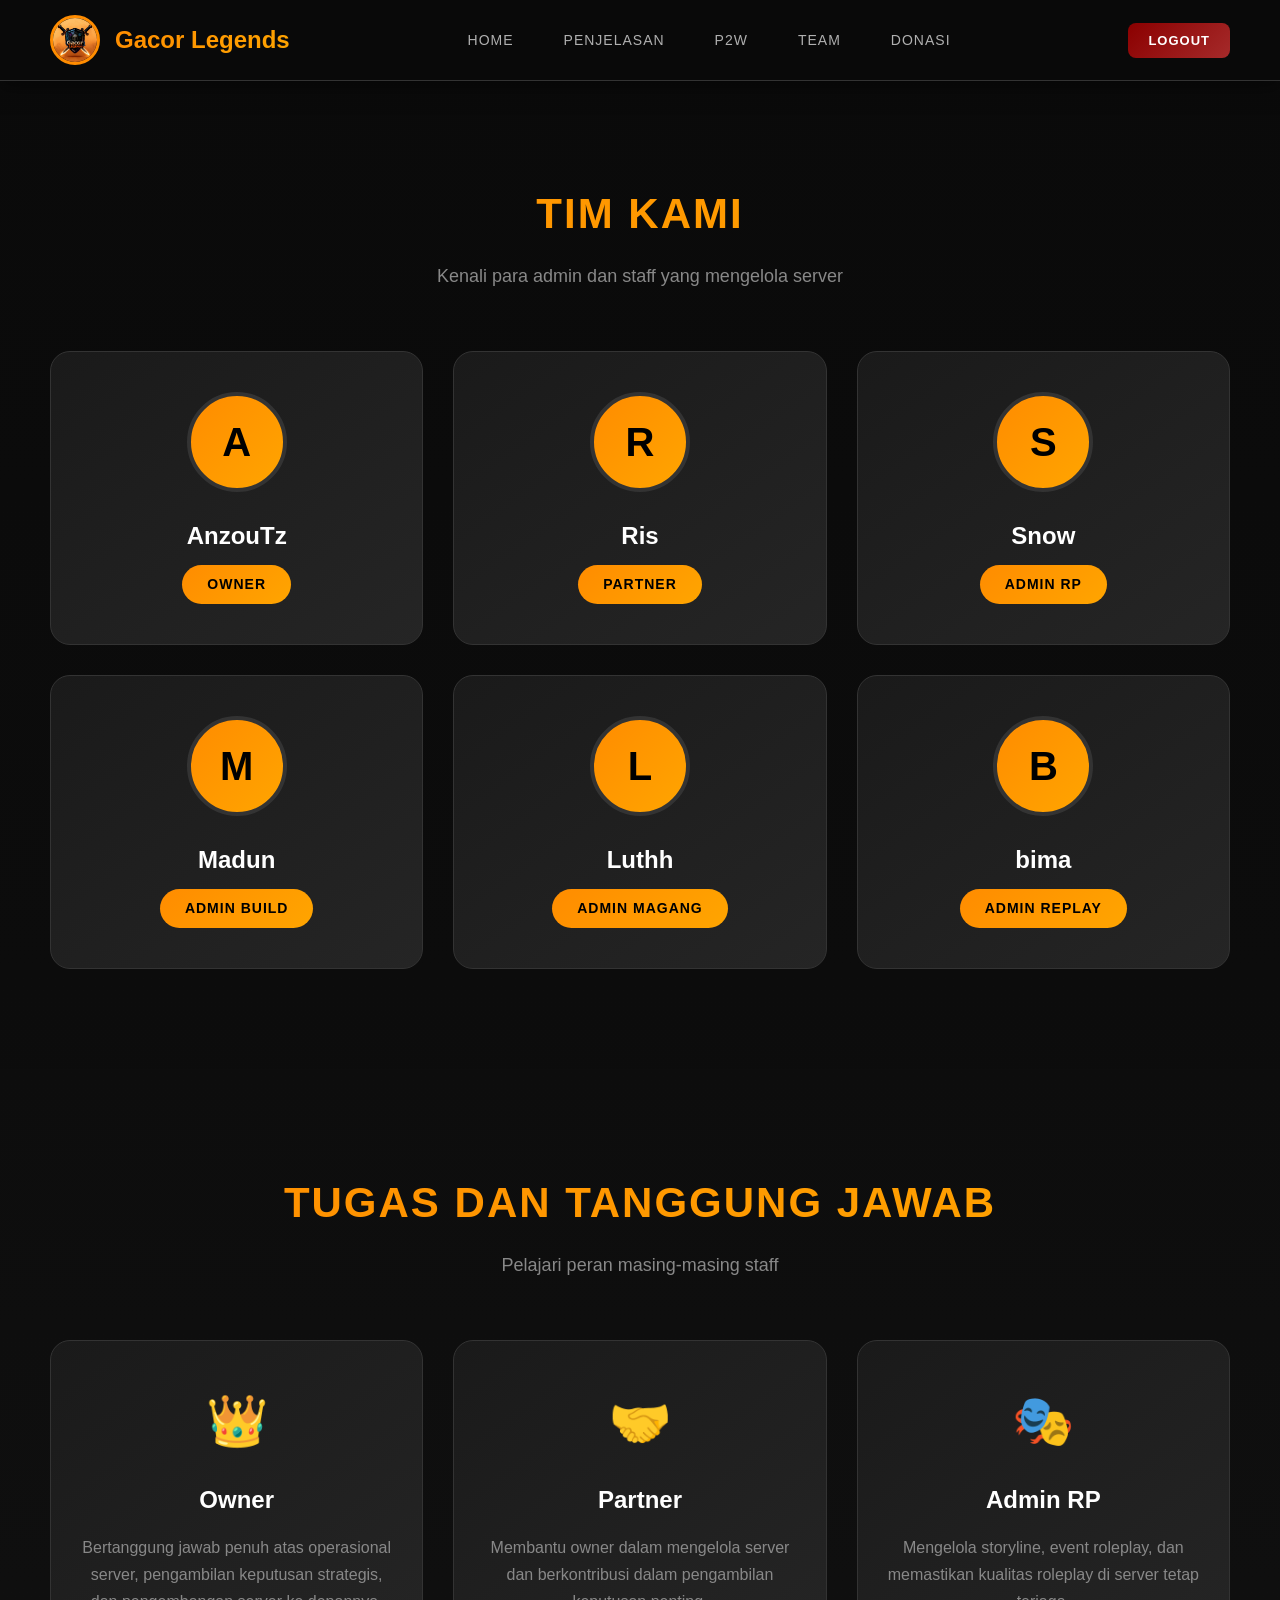
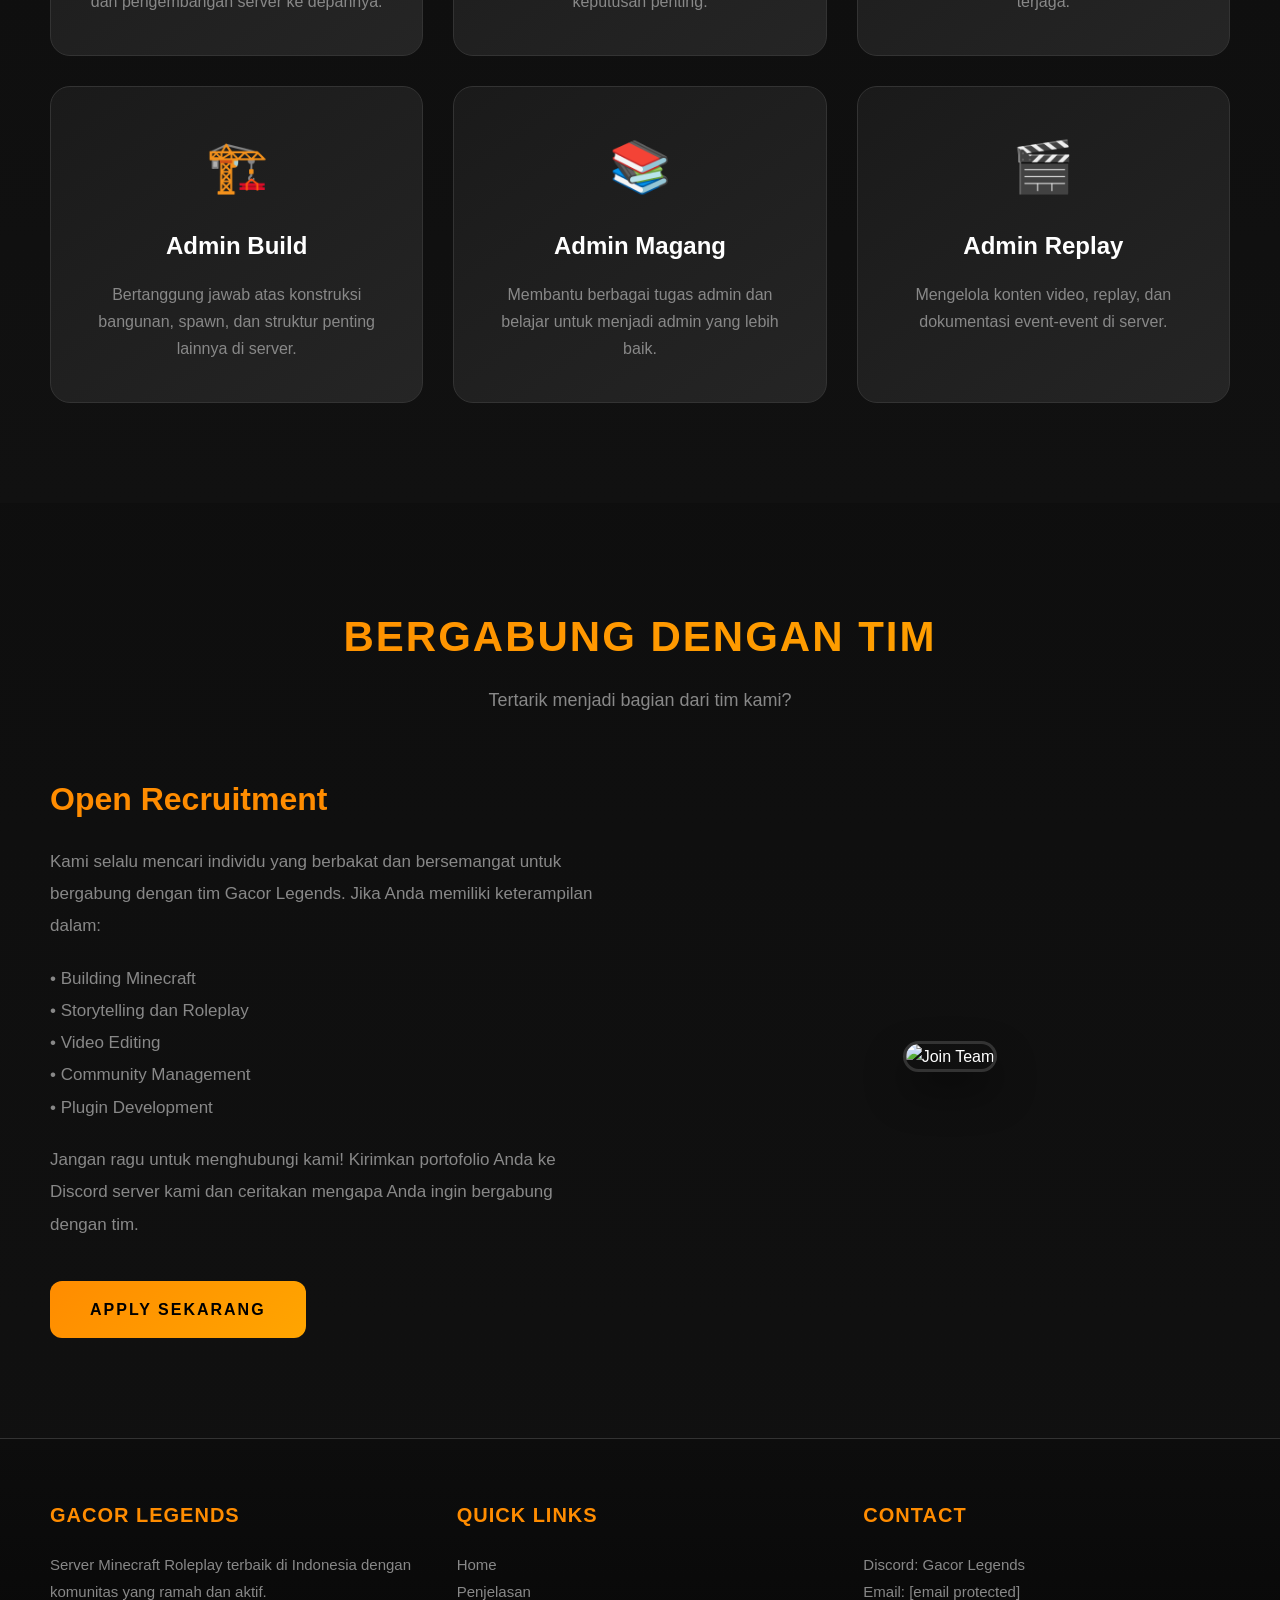
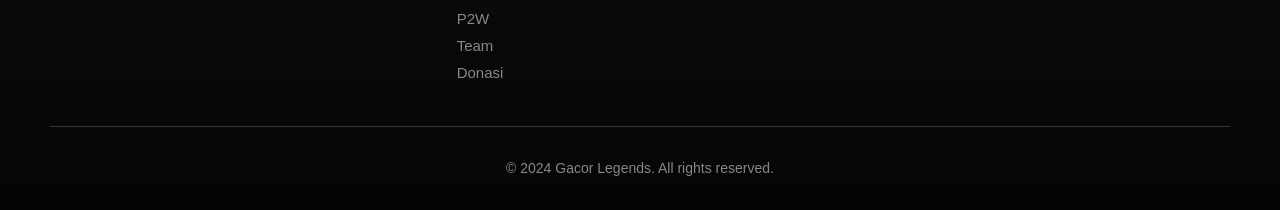
==== team.html @ 1470a2c2 "Add files via upload" ====
<!DOCTYPE html>
<html lang="id">
<head>
    <meta charset="UTF-8">
    <meta name="viewport" content="width=device-width, initial-scale=1.0">
    <title>Team - Gacor Legends</title>
    <link rel="stylesheet" href="style.css">
</head>
<body>
    <!-- Navigation -->
    <nav class="navbar">
        <div class="nav-container">
            <a href="home.html" class="nav-logo">
                <img src="server (2).jpeg" alt="Gacor Legends">
                <span>Gacor Legends</span>
            </a>
            
            <ul class="nav-links">
                <li><a href="home.html">Home</a></li>
                <li><a href="penjelasan.html">Penjelasan</a></li>
                <li><a href="p2w.html">P2W</a></li>
                <li><a href="team.html">Team</a></li>
                <li><a href="donasi.html">Donasi</a></li>
            </ul>
                <button class="btn-logout" onclick="logout()">Logout</button>
            </div>
        </div>
    </nav>

    <!-- Main Content -->
    <main class="main-content">
        <section class="section">
            <div class="section-header">
                <h2>Tim Kami</h2>
                <p>Kenali para admin dan staff yang mengelola server</p>
            </div>
            
            <div class="team-grid">
                <!-- Owner -->
                <div class="team-card">
                    <div class="team-avatar">A</div>
                    <h3>AnzouTz</h3>
                    <span class="team-role">Owner</span>
                </div>
                
                <!-- Partner -->
                <div class="team-card">
                    <div class="team-avatar">R</div>
                    <h3>Ris</h3>
                    <span class="team-role">Partner</span>
                </div>
                
                <!-- Admin RP -->
                <div class="team-card">
                    <div class="team-avatar">S</div>
                    <h3>Snow</h3>
                    <span class="team-role">Admin RP</span>
                </div>
                
                <!-- Admin Build -->
                <div class="team-card">
                    <div class="team-avatar">M</div>
                    <h3>Madun</h3>
                    <span class="team-role">Admin Build</span>
                </div>
                
                <!-- Admin Magang -->
                <div class="team-card">
                    <div class="team-avatar">L</div>
                    <h3>Luthh</h3>
                    <span class="team-role">Admin Magang</span>
                </div>
                
                <!-- Admin Replay -->
                <div class="team-card">
                    <div class="team-avatar">B</div>
                    <h3>bima</h3>
                    <span class="team-role">Admin Replay</span>
                </div>
            </div>
        </section>

        <section class="section" style="background: linear-gradient(180deg, #0d0d0d, #111);">
            <div class="section-header">
                <h2>Tugas dan Tanggung Jawab</h2>
                <p>Pelajari peran masing-masing staff</p>
            </div>
            
            <div class="features-grid">
                <div class="feature-card">
                    <div class="feature-icon">👑</div>
                    <h3>Owner</h3>
                    <p>Bertanggung jawab penuh atas operasional server, pengambilan keputusan strategis, dan pengembangan server ke depannya.</p>
                </div>
                
                <div class="feature-card">
                    <div class="feature-icon">🤝</div>
                    <h3>Partner</h3>
                    <p>Membantu owner dalam mengelola server dan berkontribusi dalam pengambilan keputusan penting.</p>
                </div>
                
                <div class="feature-card">
                    <div class="feature-icon">🎭</div>
                    <h3>Admin RP</h3>
                    <p>Mengelola storyline, event roleplay, dan memastikan kualitas roleplay di server tetap terjaga.</p>
                </div>
                
                <div class="feature-card">
                    <div class="feature-icon">🏗️</div>
                    <h3>Admin Build</h3>
                    <p>Bertanggung jawab atas konstruksi bangunan, spawn, dan struktur penting lainnya di server.</p>
                </div>
                
                <div class="feature-card">
                    <div class="feature-icon">📚</div>
                    <h3>Admin Magang</h3>
                    <p>Membantu berbagai tugas admin dan belajar untuk menjadi admin yang lebih baik.</p>
                </div>
                
                <div class="feature-card">
                    <div class="feature-icon">🎬</div>
                    <h3>Admin Replay</h3>
                    <p>Mengelola konten video, replay, dan dokumentasi event-event di server.</p>
                </div>
            </div>
        </section>

        <section class="section">
            <div class="section-header">
                <h2>Bergabung dengan Tim</h2>
                <p>Tertarik menjadi bagian dari tim kami?</p>
            </div>
            
            <div class="explanation-content">
                <div class="explanation-text">
                    <h3>Open Recruitment</h3>
                    <p>
                        Kami selalu mencari individu yang berbakat dan bersemangat untuk bergabung 
                        dengan tim Gacor Legends. Jika Anda memiliki keterampilan dalam:
                    </p>
                    <p>
                        • Building Minecraft<br>
                        • Storytelling dan Roleplay<br>
                        • Video Editing<br>
                        • Community Management<br>
                        • Plugin Development
                    </p>
                    <p>
                        Jangan ragu untuk menghubungi kami! Kirimkan portofolio Anda ke Discord 
                        server kami dan ceritakan mengapa Anda ingin bergabung dengan tim.
                    </p>
                    <a href="#" class="btn-primary" style="display: inline-block; margin-top: 20px;">Apply Sekarang</a>
                </div>
                <div class="explanation-image">
                    <img src="logo.jpeg" alt="Join Team">
                </div>
            </div>
        </section>
    </main>

    <!-- Footer -->
    <footer class="footer">
        <div class="footer-content">
            <div class="footer-section">
                <h4>Gacor Legends</h4>
                <p>Server Minecraft Roleplay terbaik di Indonesia dengan komunitas yang ramah dan aktif.</p>
            </div>
            <div class="footer-section">
                <h4>Quick Links</h4>
                <p><a href="home.html">Home</a></p>
                <p><a href="penjelasan.html">Penjelasan</a></p>
                <p><a href="p2w.html">P2W</a></p>
                <p><a href="team.html">Team</a></p>
                <p><a href="donasi.html">Donasi</a></p>
            </div>
            <div class="footer-section">
                <h4>Contact</h4>
                <p>Discord: Gacor Legends</p>
                <p>Email: <a href="/cdn-cgi/l/email-protection" class="__cf_email__" data-cfemail="790a0c0909160b0d391e181a160b151c1e1c171d0a571a1614">[email&#160;protected]</a></p>
            </div>
        </div>
        <div class="footer-bottom">
            <p>&copy; 2024 Gacor Legends. All rights reserved.</p>
        </div>
    </footer>

    <script data-cfasync="false" src="/cdn-cgi/
---- style.css ----
/* Main Styles - Gacor Legends */
* {
    margin: 0;
    padding: 0;
    box-sizing: border-box;
}

:root {
    --primary-orange: #ff8c00;
    --primary-light: #ffa500;
    --primary-dark: #e67e00;
    --bg-dark: #0a0a0a;
    --bg-card: #1a1a1a;
    --bg-card-light: #252525;
    --text-primary: #ffffff;
    --text-secondary: #b0b0b0;
    --text-muted: #888888;
    --border-color: #333333;
}

body {
    font-family: 'Segoe UI', Tahoma, Geneva, Verdana, sans-serif;
    background: linear-gradient(180deg, var(--bg-dark) 0%, #111 100%);
    color: var(--text-primary);
    min-height: 100vh;
    line-height: 1.6;
}

/* Navigation */
.navbar {
    background: rgba(10, 10, 10, 0.95);
    backdrop-filter: blur(10px);
    padding: 0 50px;
    position: fixed;
    top: 0;
    left: 0;
    right: 0;
    z-index: 1000;
    border-bottom: 1px solid var(--border-color);
    box-shadow: 0 4px 20px rgba(0, 0, 0, 0.5);
}

.nav-container {
    max-width: 1400px;
    margin: 0 auto;
    display: flex;
    justify-content: space-between;
    align-items: center;
    height: 80px;
}

.nav-logo {
    display: flex;
    align-items: center;
    gap: 15px;
    text-decoration: none;
}

.nav-logo img {
    width: 50px;
    height: 50px;
    border-radius: 50%;
    border: 3px solid var(--primary-orange);
    object-fit: cover;
}

.nav-logo span {
    font-size: 24px;
    font-weight: 700;
    background: linear-gradient(135deg, var(--primary-orange), var(--primary-light));
    -webkit-background-clip: text;
    -webkit-text-fill-color: transparent;
    background-clip: text;
}

.nav-links {
    display: flex;
    list-style: none;
    gap: 10px;
}

.nav-links a {
    color: var(--text-secondary);
    text-decoration: none;
    padding: 10px 20px;
    border-radius: 8px;
    font-weight: 500;
    transition: all 0.3s ease;
    text-transform: uppercase;
    font-size: 14px;
    letter-spacing: 1px;
}

.nav-links a:hover,
.nav-links a.active {
    color: var(--primary-orange);
    background: rgba(255, 140, 0, 0.1);
}

.nav-user {
    display: flex;
    align-items: center;
    gap: 20px;
}

.user-info {
    display: flex;
    align-items: center;
    gap: 12px;
    cursor: pointer;
    padding: 8px 15px;
    border-radius: 10px;
    transition: all 0.3s ease;
}

.user-info:hover {
    background: rgba(255, 140, 0, 0.1);
}

.user-info img {
    width: 40px;
    height: 40px;
    border-radius: 50%;
    border: 2px solid var(--primary-orange);
    object-fit: cover;
}

.user-info span {
    color: var(--text-primary);
    font-weight: 500;
    font-size: 14px;
}

.btn-logout {
    background: linear-gradient(135deg, #8b0000, #a52a2a);
    color: white;
    border: none;
    padding: 10px 20px;
    border-radius: 8px;
    cursor: pointer;
    font-weight: 600;
    font-size: 13px;
    text-transform: uppercase;
    letter-spacing: 1px;
    transition: all 0.3s ease;
}

.btn-logout:hover {
    background: linear-gradient(135deg, #a52a2a, #cd5c5c);
    transform: translateY(-2px);
    box-shadow: 0 5px 15px rgba(139, 0, 0, 0.4);
}

/* Main Content */
.main-content {
    padding-top: 80px;
    min-height: 100vh;
}

/* Hero Section */
.hero {
    min-height: calc(100vh - 80px);
    display: flex;
    align-items: center;
    justify-content: center;
    text-align: center;
    padding: 60px 20px;
    background: linear-gradient(135deg, rgba(10, 10, 10, 0.9), rgba(20, 20, 20, 0.9)),
                radial-gradient(ellipse at center, rgba(255, 140, 0, 0.1) 0%, transparent 70%);
    position: relative;
    overflow: hidden;
}

.hero::before {
    content: '';
    position: absolute;
    top: 0;
    left: 0;
    right: 0;
    bottom: 0;
    background: url('data:image/svg+xml,<svg xmlns="http://www.w3.org/2000/svg" viewBox="0 0 100 100"><circle cx="50" cy="50" r="1" fill="%23ff8c00" opacity="0.3"/></svg>');
    background-size: 50px 50px;
    opacity: 0.5;
    animation: float 20s linear infinite;
}

@keyframes float {
    0% { transform: translateY(0); }
    100% { transform: translateY(-50px); }
}

.hero-content {
    position: relative;
    z-index: 1;
    max-width: 800px;
}

.hero-logo {
    width: 200px;
    height: 200px;
    border-radius: 50%;
    border: 5px solid var(--primary-orange);
    box-shadow: 0 0 60px rgba(255, 140, 0, 0.5);
    margin-bottom: 30px;
    object-fit: cover;
}

.hero h1 {
    font-size: 56px;
    font-weight: 800;
    margin-bottom: 15px;
    background: linear-gradient(135deg, var(--primary-orange), var(--primary-light), #ffb84d);
    -webkit-background-clip: text;
    -webkit-text-fill-color: transparent;
    background-clip: text;
    text-transform: uppercase;
    letter-spacing: 3px;
}

.hero .tagline {
    font-size: 22px;
    color: var(--text-secondary);
    margin-bottom: 20px;
    font-weight: 400;
}

.hero .description {
    font-size: 18px;
    color: var(--text-muted);
    margin-bottom: 40px;
    line-height: 1.8;
}

.hero-buttons {
    display: flex;
    gap: 20px;
    justify-content: center;
    flex-wrap: wrap;
}

.btn-primary {
    background: linear-gradient(135deg, var(--primary-orange), var(--primary-light));
    color: #000;
    padding: 16px 40px;
    border-radius: 12px;
    text-decoration: none;
    font-weight: 700;
    font-size: 16px;
    text-transform: uppercase;
    letter-spacing: 2px;
    transition: all 0.3s ease;
    border: none;
    cursor: pointer;
}

.btn-primary:hover {
    transform: translateY(-3px);
    box-shadow: 0 15px 30px rgba(255, 140, 0, 0.4);
    background: linear-gradient(135deg, var(--primary-light), #ffb84d);
}

.btn-secondary {
    background: transparent;
    color: var(--primary-orange);
    padding: 16px 40px;
    border-radius: 12px;
    text-decoration: none;
    font-weight: 700;
    font-size: 16px;
    text-transform: uppercase;
    letter-spacing: 2px;
    transition: all 0.3s ease;
    border: 2px solid var(--primary-orange);
    cursor: pointer;
}

.btn-secondary:hover {
    background: rgba(255, 140, 0, 0.1);
    transform: translateY(-3px);
}

/* Section Styles */
.section {
    padding: 100px 50px;
    max-width: 1400px;
    margin: 0 auto;
}

.section-header {
    text-align: center;
    margin-bottom: 60px;
}

.section-header h2 {
    font-size: 42px;
    font-weight: 700;
    margin-bottom: 15px;
    background: linear-gradient(135deg, var(--primary-orange), var(--primary-light));
    -webkit-background-clip: text;
    -webkit-text-fill-color: transparent;
    background-clip: text;
    text-transform: uppercase;
    letter-spacing: 2px;
}

.section-header p {
    font-size: 18px;
    color: var(--text-muted);
    max-width: 600px;
    margin: 0 auto;
}

/* Features Grid */
.features-grid {
    display: grid;
    grid-template-columns: repeat(auto-fit, minmax(300px, 1fr));
    gap: 30px;
}

.feature-card {
    background: linear-gradient(145deg, var(--bg-card), var(--bg-card-light));
    border-radius: 20px;
    padding: 40px 30px;
    text-align: center;
    border: 1px solid var(--border-color);
    transition: all 0.3s ease;
    position: relative;
    overflow: hidden;
}

.feature-card::before {
    content: '';
    position: absolute;
    top: 0;
    left: 0;
    right: 0;
    height: 4px;
    background: linear-gradient(90deg, var(--primary-orange), var(--primary-light));
    transform: scaleX(0);
    transition: transform 0.3s ease;
}

.feature-card:hover {
    transform: translateY(-10px);
    box-shadow: 0 20px 40px rgba(0, 0, 0, 0.4);
    border-color: var(--primary-orange);
}

.feature-card:hover::before {
    transform: scaleX(1);
}

.feature-icon {
    font-size: 50px;
    margin-bottom: 20px;
}

.feature-card h3 {
    font-size: 24px;
    margin-bottom: 15px;
    color: var(--text-primary);
}

.feature-card p {
    color: var(--text-muted);
    line-height: 1.7;
}

/* P2W Section */
.p2w-container {
    display: grid;
    grid-template-columns: repeat(auto-fit, minmax(350px, 1fr));
    gap: 40px;
}

.p2w-category {
    background: linear-gradient(145deg, var(--bg-card), var(--bg-card-light));
    border-radius: 20px;
    padding: 40px;
    border: 1px solid var(--border-color);
    position: relative;
    overflow: hidden;
}

.p2w-category::before {
    content: '';
    position: absolute;
    top: 0;
    left: 0;
    right: 0;
    height: 5px;
    background: linear-gradient(90deg, var(--primary-orange), var(--primary-light));
}

.p2w-category h3 {
    font-size: 28px;
    margin-bottom: 25px;
    color: var(--primary-orange);
    text-transform: uppercase;
    letter-spacing: 2px;
    display: flex;
    align-items: center;
    gap: 15px;
}

.p2w-list {
    list-style: none;
}

.p2w-list li {
    display: flex;
    justify-content: space-between;
    align-items: center;
    padding: 18px 0;
    border-bottom: 1px solid var(--border-color);
    transition: all 0.3s ease;
}

.p2w-list li:last-child {
    border-bottom: none;
}

.p2w-list li:hover {
    padding-left: 10px;
    color: var(--primary-orange);
}

.p2w-item-name {
    font-size: 18px;
    font-weight: 500;
}

.p2w-item-price {
    background: linear-gradient(135deg, var(--primary-orange), var(--primary-light));
    color: #000;
    padding: 8px 20px;
    border-radius: 20px;
    font-weight: 700;
    font-size: 14px;
}

/* Team Section */
.team-grid {
    display: grid;
    grid-template-columns: repeat(auto-fit, minmax(280px, 1fr));
    gap: 30px;
}

.team-card {
    background: linear-gradient(145deg, var(--bg-card), var(--bg-card-light));
    border-radius: 20px;
    padding: 40px 30px;
    text-align: center;
    border: 1px solid var(--border-color);
    transition: all 0.3s ease;
    position: relative;
    overflow: hidden;
}

.team-card::before {
    content: '';
    position: absolute;
    top: 0;
    left: 0;
    right: 0;
    height: 5px;
    background: linear-gradient(90deg, var(--primary-orange), var(--primary-light));
    transform: scaleX(0);
    transition: transform 0.3s ease;
}

.team-card:hover {
    transform: translateY(-10px);
    box-shadow: 0 20px 40px rgba(0, 0, 0, 0.4);
}

.team-card:hover::before {
    transform: scaleX(1);
}

.team-avatar {
    width: 100px;
    height: 100px;
    border-radius: 50%;
    background: linear-gradient(135deg, var(--primary-orange), var(--primary-light));
    display: flex;
    align-items: center;
    justify-content: center;
    margin: 0 auto 25px;
    font-size: 40px;
    font-weight: 700;
    color: #000;
    border: 4px solid var(--border-color);
}

.team-card h3 {
    font-size: 24px;
    margin-bottom: 10px;
    color: var(--text-primary);
}

.team-role {
    display: inline-block;
    background: linear-gradient(135deg, var(--primary-orange), var(--primary-light));
    color: #000;
    padding: 8px 25px;
    border-radius: 20px;
    font-weight: 600;
    font-size: 14px;
    text-transform: uppercase;
    letter-spacing: 1px;
}

/* Explanation Section */
.explanation-content {
    display: grid;
    grid-template-columns: 1fr 1fr;
    gap: 60px;
    align-items: center;
}

.explanation-text h3 {
    font-size: 32px;
    margin-bottom: 20px;
    color: var(--primary-orange);
}

.explanation-text p {
    color: var(--text-muted);
    font-size: 17px;
    line-height: 1.9;
    margin-bottom: 20px;
}

.explanation-image {
    text-align: center;
}

.explanation-image img {
    max-width: 100%;
    border-radius: 20px;
    border: 3px solid var(--border-color);
    box-shadow: 0 20px 40px rgba(0, 0, 0, 0.4);
}

/* Footer */
.footer {
    background: linear-gradient(180deg, #0d0d0d, #050505);
    padding: 60px 50px 30px;
    border-top: 1px solid var(--border-color);
}

.footer-content {
    max-width: 1400px;
    margin: 0 auto;
    display: grid;
    grid-template-columns: repeat(auto-fit, minmax(250px, 1fr));
    gap: 40px;
    margin-bottom: 40px;
}

.footer-section h4 {
    font-size: 20px;
    margin-bottom: 20px;
    color: var(--primary-orange);
    text-transform: uppercase;
    letter-spacing: 1px;
}

.footer-section p,
.footer-section a {
    color: var(--text-muted);
    text-decoration: none;
    line-height: 1.8;
    font-size: 15px;
}

.footer-section a:hover {
    color: var(--primary-orange);
}

.footer-bottom {
    text-align: center;
    padding-top: 30px;
    border-top: 1px solid var(--border-color);
    color: var(--text-muted);
    font-size: 14px;
}

/* Responsive */
@media (max-width: 992px) {
    .navbar {
        padding: 0 20px;
    }
    
    .nav-links {
        display: none;
    }
    
    .hero h1 {
        font-size: 40px;
    }
    
    .explanation-content {
        grid-template-columns: 1fr;
    }
    
    .section {
        padding: 60px 20px;
    }
}

@media (max-width: 576px) {
    .hero h1 {
        font-size: 32px;
    }
    
    .hero-logo {
        width: 150px;
        height: 150px;
    }
    
    .section-header h2 {
        font-size: 32px;
    }
    
    .p2w-container {
        grid-template-columns: 1fr;
    }
}

/* ===== HAMBURGER MOBILE MENU ===== */
.hamburger {
    display: none;
    flex-direction: column;
    gap: 5px;
    background: none;
    border: none;
    cursor: pointer;
    padding: 5px;
    z-index: 1001;
}
.hamburger span {
    width: 25px;
    height: 3px;
    background: #fff;
    transition: all 0.3s;
    border-radius: 2px;
    display: block;
}
.hamburger.open span:nth-child(1) { transform: rotate(45deg) translate(5px, 5px); }
.hamburger.open span:nth-child(2) { opacity: 0; }
.hamburger.open span:nth-child(3) { transform: rotate(-45deg) translate(7px, -6px); }

.mobile-menu {
    position: fixed;
    top: 0;
    right: -100%;
    width: 80%;
    max-width: 300px;
    height: 100vh;
    background: linear-gradient(180deg, #1e1e1e, #0a0a0a);
    padding: 90px 20px 20px;
    transition: right 0.3s ease;
    z-index: 999;
    border-left: 1px solid #333;
}
.mobile-menu.open { right: 0; }
.mobile-menu a {
    display: block;
    padding: 15px;
    color: #fff;
    text-decoration: none;
    border-radius: 10px;
    margin-bottom: 8px;
    transition: all 0.3s;
    font-size: 15px;
}
.mobile-menu a:hover, .mobile-menu a.active {
    background: rgba(255,140,0,0.2);
    color: #ff8c00;
}
.mobile-menu-divider {
    height: 1px;
    background: #333;
    margin: 15px 0;
}

/* ===== QRIS MODAL ===== */
.qris-modal-overlay {
    display: none;
    position: fixed;
    inset: 0;
    background: rgba(0,0,0,0.85);
    z-index: 2000;
    justify-content: center;
    align-items: center;
    backdrop-filter: blur(6px);
}
.qris-modal-overlay.active { display: flex; }

.qris-modal {
    background: linear-gradient(145deg, #1e1e1e, #2a2a2a);
    border-radius: 24px;
    padding: 40px 35px;
    max-width: 420px;
    width: 90%;
    border: 1px solid rgba(255,140,0,0.3);
    box-shadow: 0 30px 80px rgba(0,0,0,0.7), 0 0 0 1px rgba(255,140,0,0.1);
    position: relative;
    text-align: center;
    animation: modalIn 0.3s cubic-bezier(0.34,1.56,0.64,1);
}

@keyframes modalIn {
    from { opacity: 0; transform: scale(0.85) translateY(20px); }
    to { opacity: 1; transform: scale(1) translateY(0); }
}

.qris-modal-close {
    position: absolute;
    top: 16px;
    right: 18px;
    background: rgba(255,255,255,0.08);
    border: none;
    color: #aaa;
    font-size: 20px;
    cursor: pointer;
    width: 36px;
    height: 36px;
    border-radius: 50%;
    display: flex;
    align-items: center;
    justify-content: center;
    transition: all 0.2s;
}
.qris-modal-close:hover { background: rgba(255,140,0,0.2); color: #ff8c00; }

.qris-modal::before {
    content: '';
    position: absolute;
    top: 0; left: 0; right: 0;
    height: 4px;
    background: linear-gradient(90deg, #ff8c00, #ffa500, #ff8c00);
    border-radius: 24px 24px 0 0;
}

.qris-modal h3 {
    font-size: 20px;
    color: #fff;
    margin-bottom: 6px;
    font-weight: 700;
}
.qris-modal .item-label {
    font-size: 14px;
    color: #ff8c00;
    font-weight: 600;
    margin-bottom: 18px;
    background: rgba(255,140,0,0.1);
    display: inline-block;
    padding: 4px 14px;
    border-radius: 20px;
    border: 1px solid rgba(255,140,0,0.3);
}
.qris-img-wrap {
    background: #fff;
    border-radius: 16px;
    padding: 14px;
    margin: 0 auto 20px;
    max-width: 260px;
    box-shadow: 0 8px 30px rgba(0,0,0,0.4);
}
.qris-img-wrap img {
    width: 100%;
    display: block;
    border-radius: 8px;
}
.qris-price-tag {
    font-size: 26px;
    font-weight: 800;
    background: linear-gradient(135deg, #ff8c00, #ffa500);
    -webkit-background-clip: text;
    -webkit-text-fill-color: transparent;
    background-clip: text;
    margin-bottom: 6px;
}
.qris-instruction {
    font-size: 13px;
    color: #888;
    margin-bottom: 22px;
    line-height: 1.6;
}
.btn-kirim-bukti {
    display: inline-flex;
    align-items: center;
    gap: 8px;
    background: linear-gradient(135deg, #25D366, #128C7E);
    color: #fff;
    padding: 13px 28px;
    border-radius: 50px;
    font-weight: 700;
    font-size: 14px;
    text-decoration: none;
    letter-spacing: 0.5px;
    transition: all 0.3s ease;
    box-shadow: 0 4px 20px rgba(37,211,102,0.3);
    width: 100%;
    justify-content: center;
}
.btn-kirim-bukti:hover {
    transform: translateY(-3px);
    box-shadow: 0 8px 25px rgba(37,211,102,0.5);
    background: linear-gradient(135deg, #2eea73, #25D366);
}

/* ===== DONASI PAGE ===== */
.donasi-section {
    padding: 100px 50px;
    max-width: 800px;
    margin: 0 auto;
    text-align: center;
}
.donasi-card {
    background: linear-gradient(145deg, #1e1e1e, #2a2a2a);
    border-radius: 28px;
    padding: 50px 40px;
    border: 1px solid rgba(255,140,0,0.2);
    box-shadow: 0 20px 60px rgba(0,0,0,0.5);
    position: relative;
    overflow: hidden;
    margin-bottom: 40px;
}
.donasi-card::before {
    content: '';
    position: absolute;
    top: 0; left: 0; right: 0;
    height: 5px;
    background: linear-gradient(90deg, #ff8c00, #ffa500, #ff8c00);
}
.donasi-card h3 {
    font-size: 28px;
    font-weight: 700;
    color: #fff;
    margin-bottom: 8px;
}
.donasi-card .sub {
    color: #888;
    font-size: 15px;
    margin-bottom: 30px;
}
.qris-display-wrap {
    background: #fff;
    border-radius: 20px;
    padding: 20px;
    margin: 0 auto 28px;
    max-width: 300px;
    box-shadow: 0 10px 40px rgba(0,0,0,0.4);
}
.qris-display-wrap img {
    width: 100%;
    border-radius: 10px;
    display: block;
}
.donasi-note {
    color: #888;
    font-size: 14px;
    line-height: 1.7;
    margin-bottom: 28px;
}
.btn-donasi-kirim {
    display: inline-flex;
    align-items: center;
    gap: 10px;
    background: linear-gradient(135deg, #25D366, #128C7E);
    color: #fff;
    padding: 16px 36px;
    border-radius: 50px;
    font-weight: 700;
    font-size: 15px;
    text-decoration: none;
    letter-spacing: 0.5px;
    transition: all 0.3s;
    box-shadow: 0 4px 20px rgba(37,211,102,0.3);
}
.btn-donasi-kirim:hover {
    transform: translateY(-3px);
    box-shadow: 0 8px 30px rgba(37,211,102,0.5);
}

/* ===== BTN BUY (P2W) ===== */
.btn-buy {
    background: linear-gradient(135deg, #ff8c00, #ffa500);
    color: #000;
    padding: 8px 18px;
    border-radius: 20px;
    font-weight: 700;
    font-size: 13px;
    border: none;
    cursor: pointer;
    letter-spacing: 0.5px;
    white-space: nowrap;
    transition: all 0.3s ease;
    display: inline-flex;
    align-items: center;
    gap: 6px;
}
.btn-buy:hover {
    transform: translateY(-2px);
    box-shadow: 0 6px 18px rgba(255,140,0,0.45);
}
.p2w-item-right {
    display: flex;
    align-items: center;
    gap: 12px;
}

@media (max-width: 992px) {
    .hamburger { display: flex; }
    .donasi-section { padding: 80px 20px; }
}
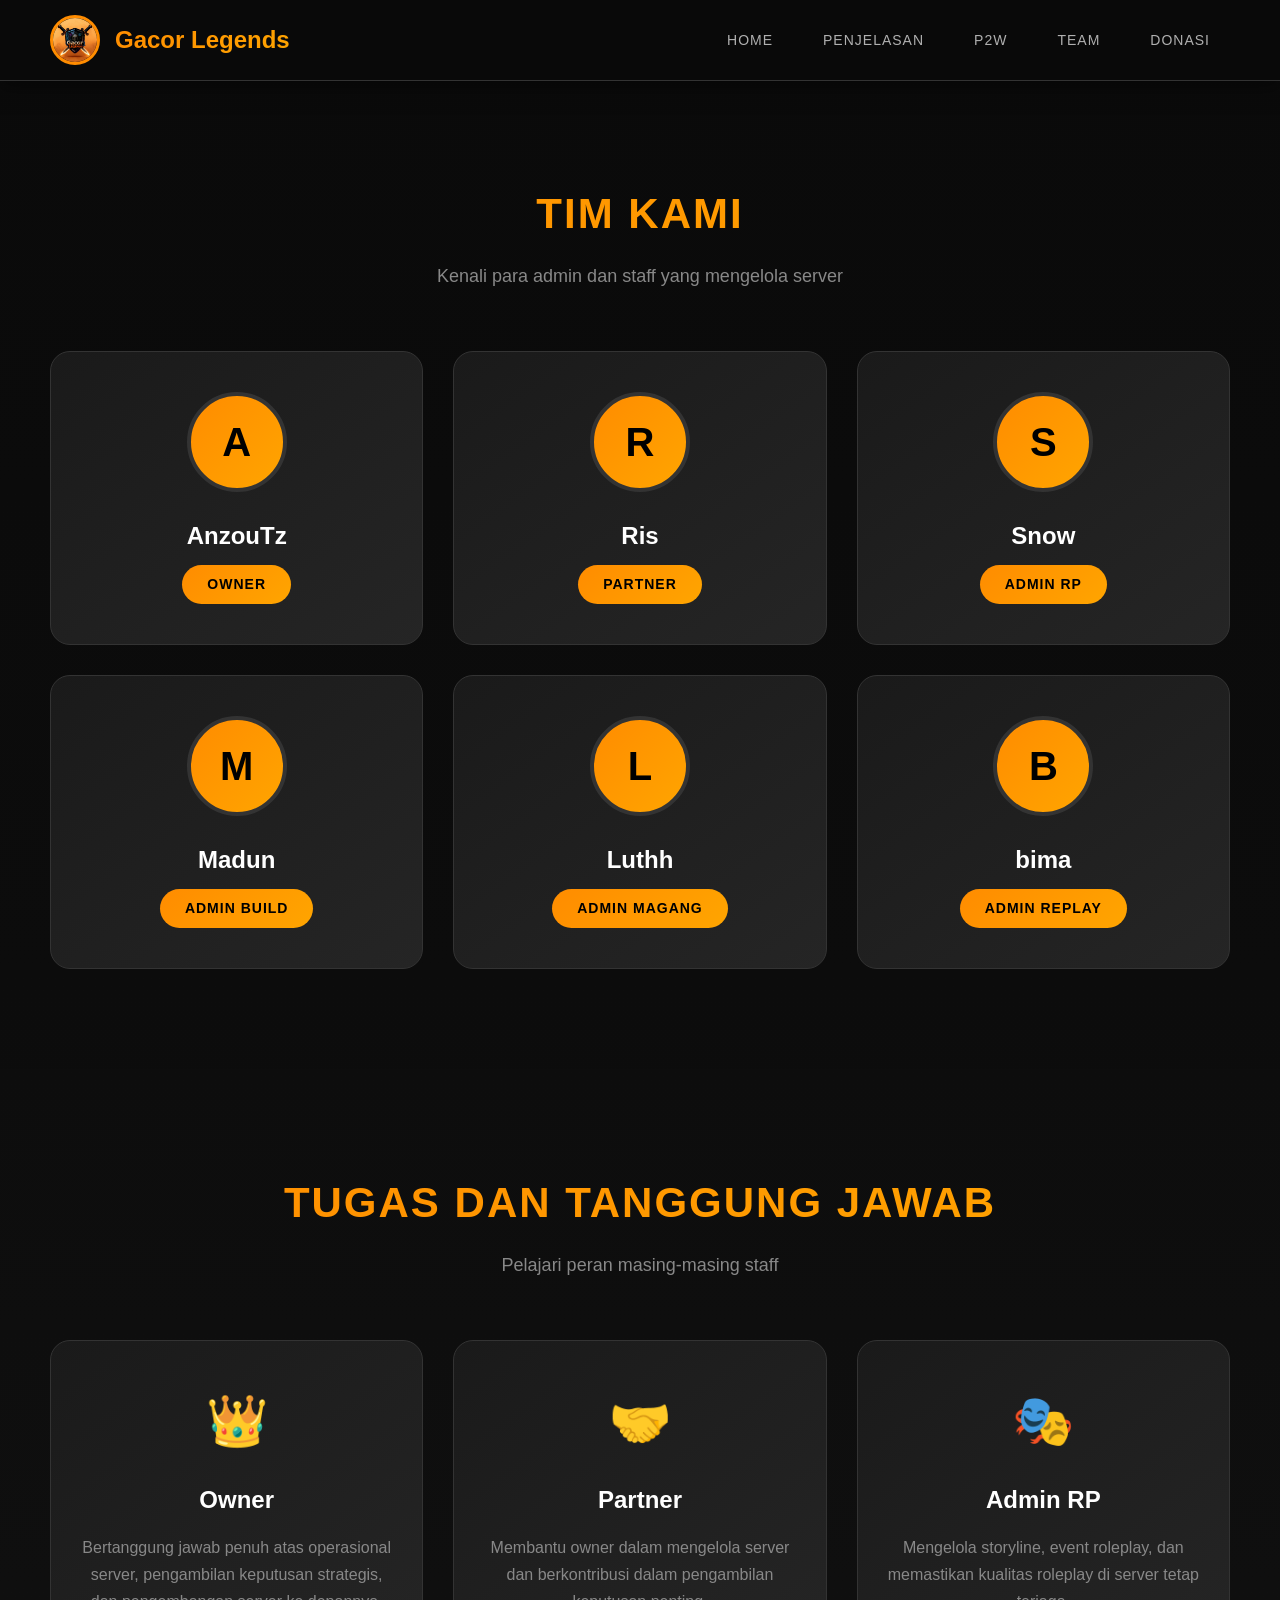
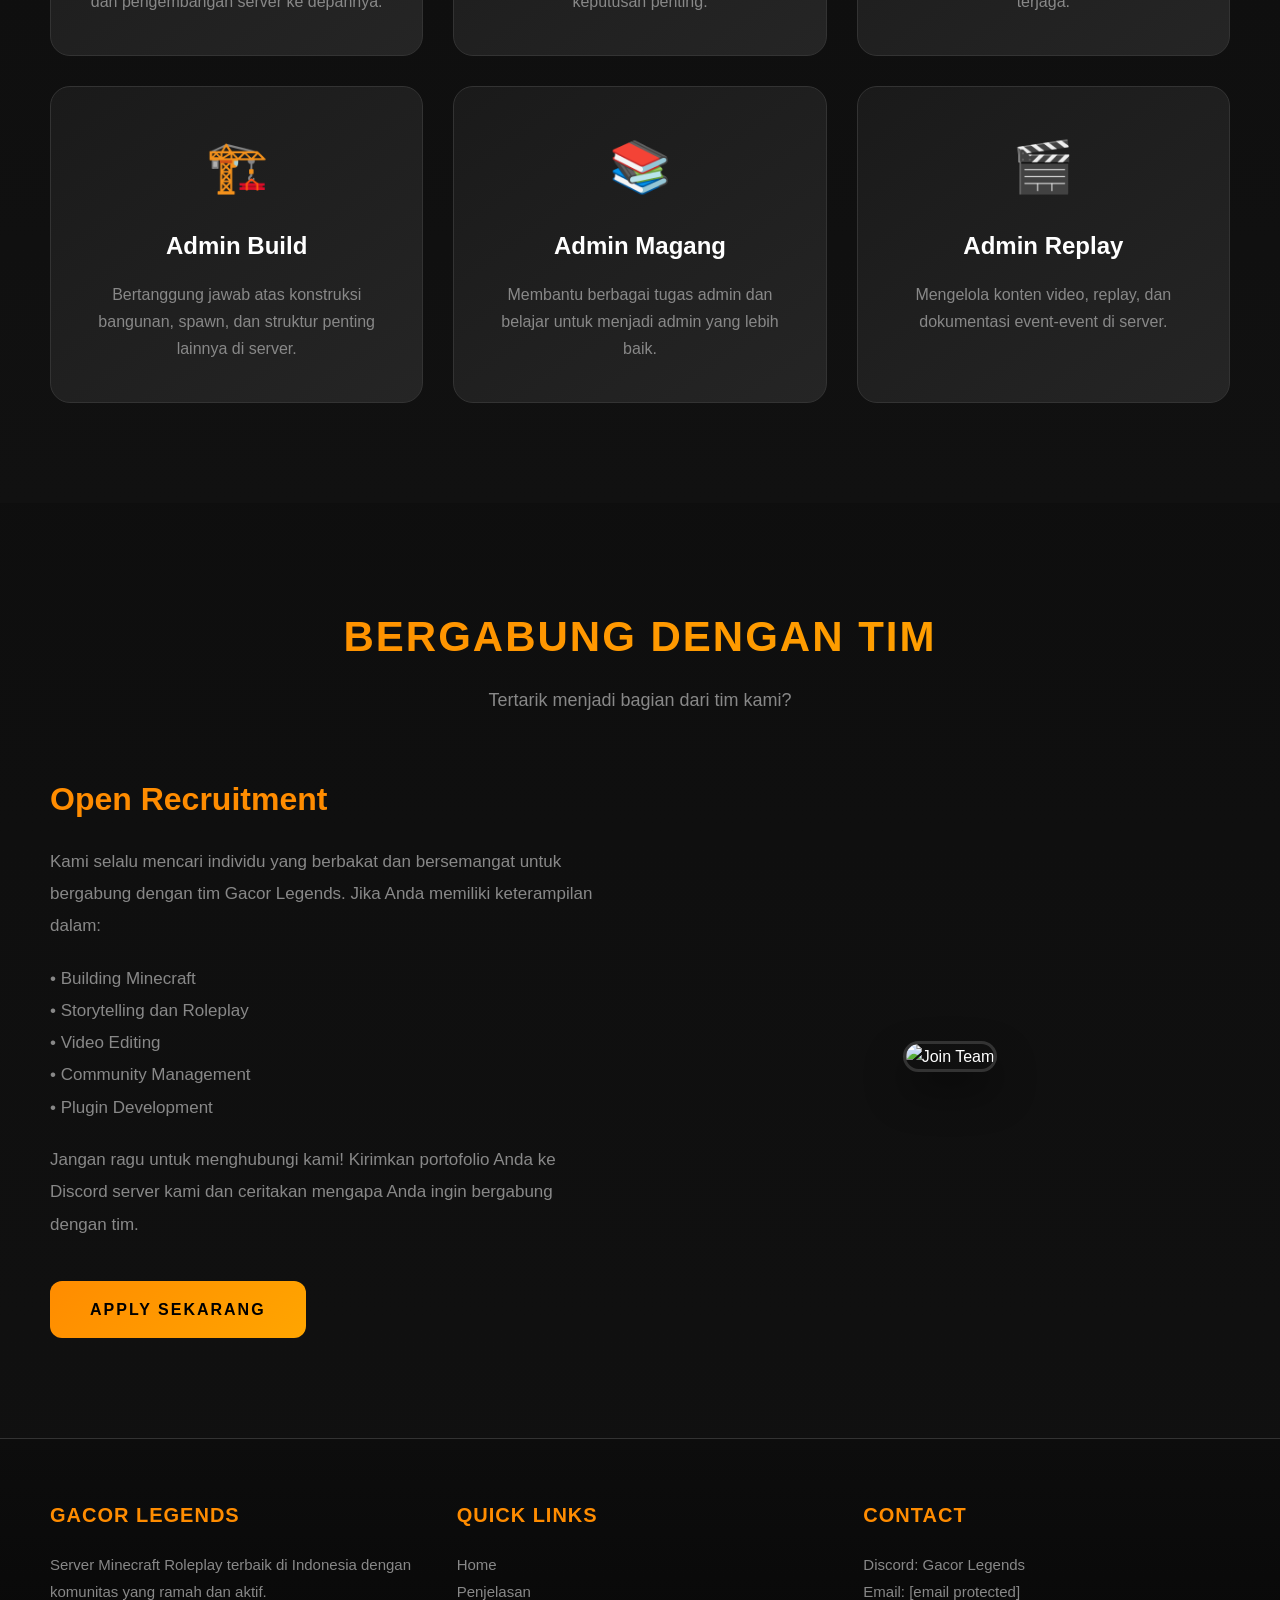
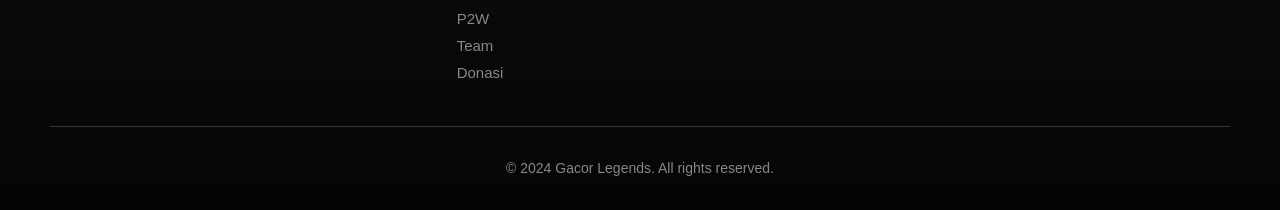
==== commit cb162466: "team.html" ====
--- a/team.html
+++ b/team.html
@@ -22,7 +22,6 @@
                 <li><a href="team.html">Team</a></li>
                 <li><a href="donasi.html">Donasi</a></li>
             </ul>
-                <button class="btn-logout" onclick="logout()">Logout</button>
             </div>
         </div>
     </nav>
@@ -184,4 +183,4 @@
         </div>
     </footer>
 
-    <script data-cfasync="false" src="/cdn-cgi/+    <script data-cfasync="false" src="/cdn-cgi/
